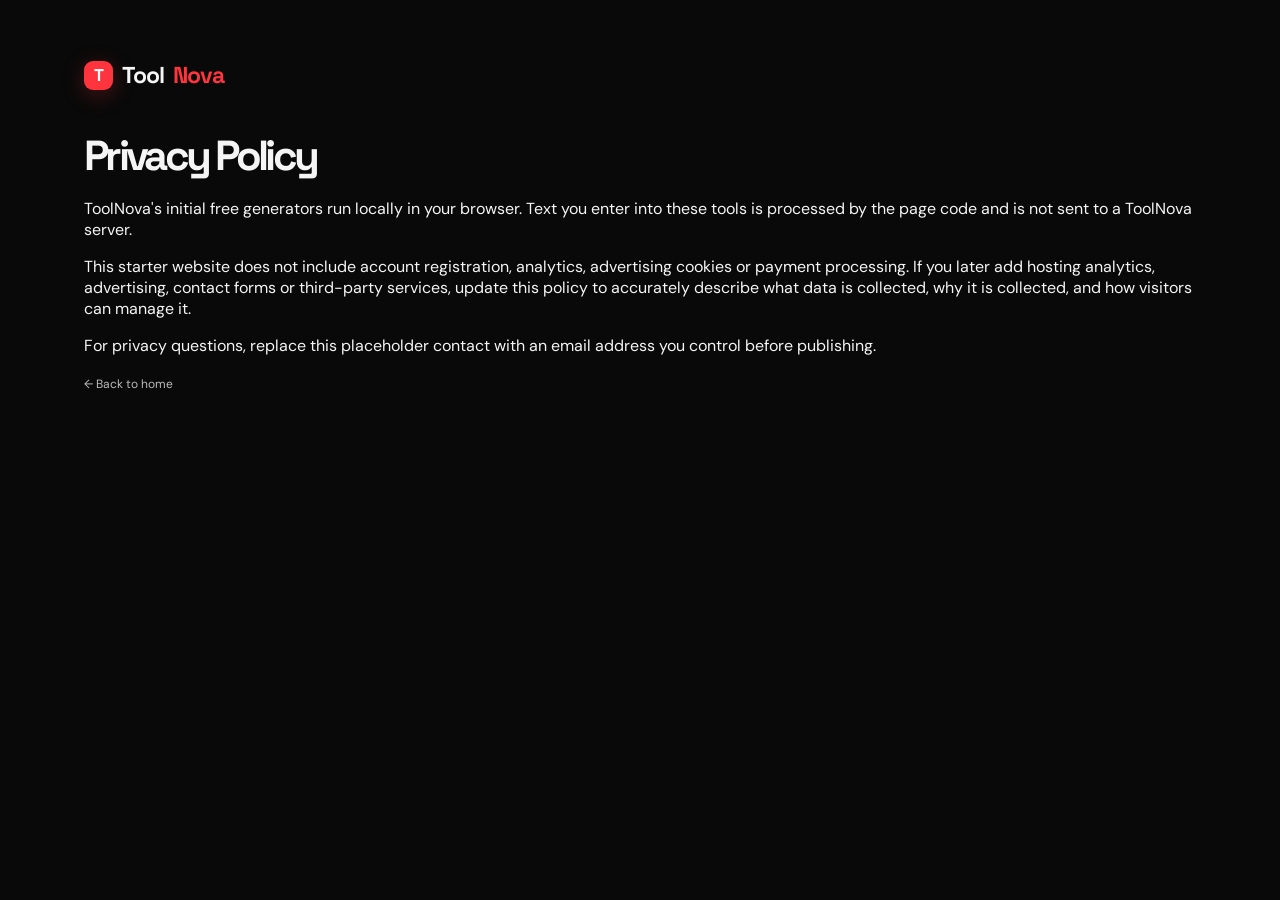
==== privacy.html @ f7ed39ce "Add files via upload" ====
<!doctype html><html lang="en"><head><meta charset="utf-8"><meta name="viewport" content="width=device-width,initial-scale=1"><title>Privacy Policy — ToolNova</title><link rel="stylesheet" href="style.css"></head><body><main class="section-wrap" style="padding-top:60px;padding-bottom:80px"><a class="brand" href="index.html"><span class="brand-mark">T</span> Tool<span>Nova</span></a><h1 style="font-size:42px;margin-top:45px">Privacy Policy</h1><p>ToolNova's initial free generators run locally in your browser. Text you enter into these tools is processed by the page code and is not sent to a ToolNova server.</p><p>This starter website does not include account registration, analytics, advertising cookies or payment processing. If you later add hosting analytics, advertising, contact forms or third-party services, update this policy to accurately describe what data is collected, why it is collected, and how visitors can manage it.</p><p>For privacy questions, replace this placeholder contact with an email address you control before publishing.</p><a class="text-link" href="index.html">← Back to home</a></main></body></html>
---- style.css ----
@import url('https://fonts.googleapis.com/css2?family=DM+Sans:wght@400;500;600;700&family=Space+Grotesk:wght@400;500;600;700&display=swap');
:root{--bg:#090909;--panel:#111;--panel2:#151515;--red:#ff343d;--red2:#ff5961;--text:#f5f5f5;--muted:#a2a2a2;--line:#282828;--max:1160px}
*{box-sizing:border-box}html{scroll-behavior:smooth}body{margin:0;background:var(--bg);color:var(--text);font-family:'DM Sans',sans-serif}a{color:inherit;text-decoration:none}.site-header{height:76px;max-width:var(--max);margin:auto;padding:0 24px;display:flex;align-items:center;justify-content:space-between;border-bottom:1px solid #1d1d1d}.brand{font:700 23px 'Space Grotesk',sans-serif;letter-spacing:-1px;display:flex;align-items:center;gap:9px}.brand>span:last-child{color:var(--red)}.brand-mark{width:29px;height:29px;border-radius:9px;background:var(--red);display:inline-grid;place-items:center;color:#fff;font-size:17px;box-shadow:0 5px 22px #ff343d44}.site-header nav{display:flex;gap:32px;color:#b9b9b9;font-size:13px}.site-header nav a:hover,.footer-links a:hover{color:white}.header-cta{font-size:12px;font-weight:700;border:1px solid #3a3a3a;border-radius:8px;padding:11px 15px}.header-cta span{color:var(--red);margin-left:8px}.hero{max-width:var(--max);margin:auto;padding:86px 24px 70px;display:grid;grid-template-columns:1.05fr .95fr;align-items:center;gap:50px;min-height:520px}.eyebrow{font-size:10px;letter-spacing:2px;font-weight:700;color:var(--red);display:flex;align-items:center;gap:9px}.pulse{width:7px;height:7px;border-radius:50%;background:var(--red);box-shadow:0 0 14px var(--red)}h1,h2,h3,p{margin-top:0}h1,h2,h3{font-family:'Space Grotesk',sans-serif}h1{font-size:clamp(46px,6vw,70px);line-height:1.02;letter-spacing:-3.7px;margin:23px 0 20px}h1 span,.section-heading h2 span,.how-inner h2 span{color:var(--red)}.hero-text{color:#aaa;line-height:1.8;font-size:15px;max-width:490px}.hero-actions{display:flex;align-items:center;gap:25px;margin-top:29px}.button{border:0;cursor:pointer;border-radius:8px;padding:14px 18px;font-weight:700;font-size:13px;display:inline-flex;align-items:center;gap:22px}.button-primary{background:var(--red);color:white;box-shadow:0 8px 28px #ff343d24}.button-primary:hover{background:var(--red2);transform:translateY(-1px)}.text-link{font-size:12px;color:#bbb}.trust-line{margin-top:30px;color:#858585;font-size:10px}.check{color:var(--red);font-weight:bold}.dot{padding:0 8px;color:#555}.hero-visual{height:350px;position:relative;display:grid;place-items:center}.orbit{position:absolute;border:1px solid #292020;border-radius:50%;transform:rotate(-22deg)}.orbit-one{width:330px;height:230px}.orbit-two{width:420px;height:290px;transform:rotate(35deg);border-color:#21191a}.nova-core{width:174px;height:174px;border-radius:50%;background:radial-gradient(circle at 35% 25%,#ff6269,#a20e19 62%,#3d090d);box-shadow:0 0 90px #ff343d30,inset 0 0 25px #ffaaaa44;display:flex;align-items:center;justify-content:center;flex-direction:column;border:1px solid #ff777755;z-index:1}.nova-core span{font:700 80px 'Space Grotesk';line-height:1}.nova-core small{font-size:8px;letter-spacing:4px;margin-top:7px}.float-card{position:absolute;z-index:2;display:flex;align-items:center;gap:11px;background:#171313;border:1px solid #3a292a;border-radius:12px;padding:13px 16px;box-shadow:0 14px 45px #0008}.float-card b,.float-card small{display:block}.float-card b{font-size:11px}.float-card small{font-size:9px;color:#999;margin-top:4px}.card-top{top:35px;right:5px}.card-bottom{bottom:35px;left:0}.mini-icon{width:30px;height:30px;border-radius:9px;background:#272020;display:grid;place-items:center;color:var(--red);font-size:17px}.mini-icon.red{background:#3a171a}.spark{position:absolute;color:var(--red);font-size:23px}.spark-one{top:60px;left:50px}.spark-two{bottom:55px;right:55px;color:#777}.stats-strip{border-top:1px solid #222;border-bottom:1px solid #222;max-width:var(--max);margin:auto;padding:25px 24px;display:grid;grid-template-columns:repeat(4,1fr)}.stats-strip div{display:flex;align-items:center;justify-content:center;gap:12px;border-right:1px solid #292929}.stats-strip div:last-child{border:0}.stats-strip strong{font:700 23px 'Space Grotesk';color:var(--red)}.stats-strip span{font-size:11px;color:#aaa}.section-wrap{max-width:var(--max);margin:auto;padding-left:24px;padding-right:24px}.tools-section{padding-top:95px;padding-bottom:100px}.section-heading{display:flex;justify-content:space-between;align-items:end;gap:35px;margin-bottom:32px}.section-heading h2,.how-inner h2,.about-section h2{font-size:36px;letter-spacing:-1.5px;margin:13px 0 0}.section-heading>p{max-width:330px;color:#999;font-size:12px;line-height:1.7;margin-bottom:4px}.tool-grid{display:grid;grid-template-columns:repeat(4,1fr);gap:14px}.tool-card{background:linear-gradient(145deg,#151515,#101010);border:1px solid #292323;border-radius:13px;padding:22px;min-height:245px;transition:.2s}.tool-card:hover{border-color:#703034;transform:translateY(-4px)}.tool-icon{width:43px;height:43px;display:grid;place-items:center;border-radius:12px;background:#321719;color:var(--red);font-size:22px;margin-bottom:22px}.tool-tag{font-size:9px;letter-spacing:1.5px;color:#777}.tool-card h3{font-size:17px;margin:9px 0}.tool-card p{font-size:11px;color:#999;line-height:1.65;min-height:38px}.tool-open{padding:0;background:none;border:0;color:#eee;font-size:11px;font-weight:700;cursor:pointer;margin-top:13px}.tool-open span{color:var(--red);margin-left:7px}.how-section{background:#101010;border-top:1px solid #242020;border-bottom:1px solid #242020}.how-inner{padding-top:75px;padding-bottom:75px;display:grid;grid-template-columns:1fr 1fr;gap:70px;align-items:center}.how-inner h2{font-size:40px;line-height:1.15}.steps{display:grid;gap:20px}.step{display:flex;gap:17px;align-items:flex-start}.step>span{width:31px;height:31px;border-radius:9px;background:#321719;color:var(--red);display:grid;place-items:center;font-weight:700;font-size:12px;flex:none}.step b{font-size:13px}.step p{font-size:11px;color:#999;margin:5px 0 0;line-height:1.6}.about-section{padding-top:90px;padding-bottom:90px;display:flex;align-items:center;gap:35px}.about-mark{width:105px;height:105px;flex:none;border-radius:28px;background:linear-gradient(135deg,#ff454d,#7e0d15);display:grid;place-items:center;font:700 38px 'Space Grotesk';box-shadow:0 15px 45px #ff343d20}.about-mark span{color:#1a0809}.about-section h2{font-size:30px}.about-section p{color:#999;font-size:12px;line-height:1.8;max-width:600px;margin:13px 0 0}.site-footer{border-top:1px solid #222;max-width:var(--max);margin:auto;padding:30px 24px 25px;display:grid;grid-template-columns:1fr 1fr;gap:10px}.site-footer p{font-size:11px;color:#888;margin:7px 0}.footer-links{grid-column:2;grid-row:1;justify-self:end;display:flex;gap:20px;font-size:11px;color:#aaa}.site-footer>small{font-size:10px;color:#666;grid-column:1/-1;margin-top:15px}.modal-backdrop{position:fixed;inset:0;background:#000c;z-index:10;display:grid;place-items:center;padding:16px;overflow:auto}.modal-backdrop[hidden]{display:none}.tool-modal{width:min(100%,520px);max-height:95vh;overflow:auto;background:#131313;border:1px solid #3b292a;border-radius:16px;padding:28px;position:relative;box-shadow:0 25px 90px #000}.modal-close{position:absolute;right:17px;top:13px;background:none;border:0;color:#aaa;font-size:27px;cursor:pointer}.tool-modal h2{font-size:27px;margin:10px 0 7px}.modal-description{color:#999;font-size:12px;margin-bottom:23px}.tool-modal label{display:block;font-size:11px;font-weight:700;margin:13px 0 8px}.tool-modal textarea,.tool-modal select{width:100%;background:#090909;border:1px solid #383838;color:#eee;border-radius:8px;padding:12px;font:12px 'DM Sans';outline:none}.tool-modal textarea:focus,.tool-modal select:focus{border-color:var(--red)}.form-row{display:grid;grid-template-columns:1fr 1fr;gap:12px}.generate-button{margin-top:18px;width:100%;justify-content:space-between}.result-area{margin-top:18px;border:1px solid #383030;border-radius:9px;padding:14px;min-height:85px;background:#0d0d0d}.result-placeholder{font-size:11px;color:#777}.result-item{font-size:12px;line-height:1.65;color:#ddd;white-space:pre-wrap;border-bottom:1px solid #292323;padding:9px 0}.result-item:last-child{border:0}.result-actions{display:flex;justify-content:flex-end;margin-top:10px}.copy-button{background:#2c1719;border:1px solid #653034;color:#ff858a;padding:8px 12px;border-radius:7px;font-size:10px;font-weight:700;cursor:pointer}.local-note{font-size:9px;color:#777;margin:12px 0 0;text-align:center}
@media(max-width:800px){.site-header nav{gap:15px}.hero{grid-template-columns:1fr;gap:10px;padding-top:65px}.hero-visual{height:290px}.tool-grid{grid-template-columns:repeat(2,1fr)}.section-heading{display:block}.section-heading>p{margin-top:12px}.how-inner{grid-template-columns:1fr;gap:35px}.stats-strip span{font-size:9px}.stats-strip strong{font-size:20px}.card-top{right:8%}}
@media(max-width:520px){.site-header{height:65px;padding:0 16px}.site-header nav{display:none}.header-cta{font-size:10px;padding:10px}.hero{padding:58px 19px 40px}h1{font-size:49px;letter-spacing:-2.7px}.hero-text{font-size:13px}.hero-actions{gap:15px}.trust-line{font-size:9px}.hero-visual{height:255px;transform:scale(.88);margin:-5px -15px}.stats-strip{padding:19px 8px}.stats-strip div{gap:5px;flex-direction:column}.stats-strip strong{font-size:19px}.stats-strip span{font-size:9px}.section-wrap{padding-left:18px;padding-right:18px}.tools-section{padding-top:68px;padding-bottom:70px}.section-heading h2{font-size:29px}.tool-grid{gap:9px}.tool-card{padding:15px;min-height:225px}.tool-card h3{font-size:15px}.tool-card p{font-size:10px}.tool-icon{margin-bottom:17px}.how-inner{padding-top:60px;padding-bottom:60px}.how-inner h2{font-size:34px}.about-section{padding-top:65px;padding-bottom:65px;gap:20px;align-items:flex-start}.about-mark{width:65px;height:65px;border-radius:18px;font-size:27px}.about-section h2{font-size:24px}.site-footer{padding:25px 18px;grid-template-columns:1fr}.footer-links{grid-column:1;grid-row:auto;justify-self:start;margin-top:7px}.site-footer>small{grid-column:1}.tool-modal{padding:23px 18px}.form-row{gap:8px}}
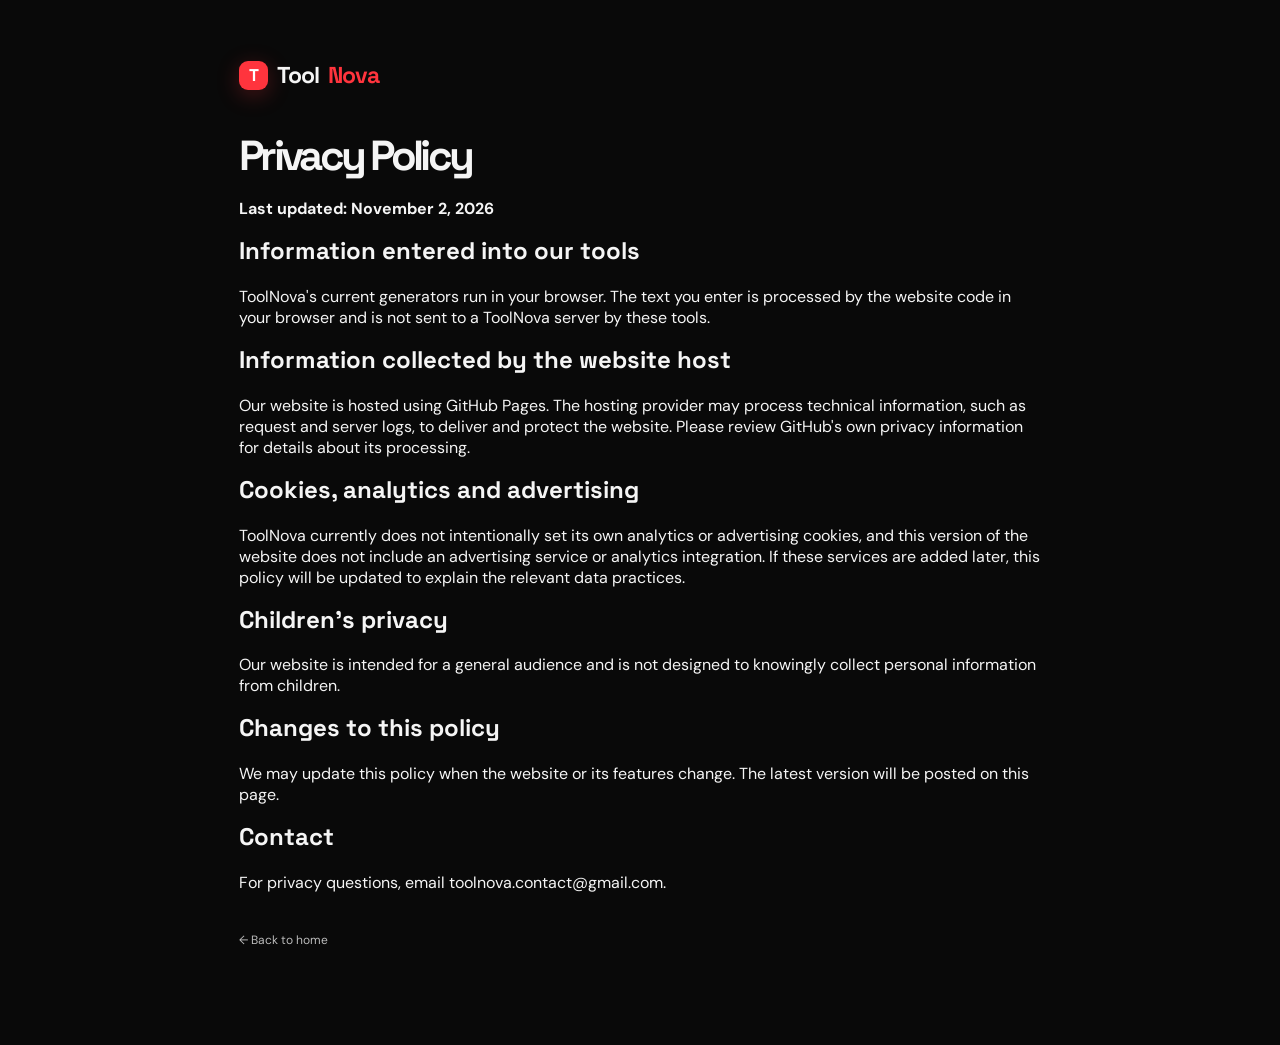
==== commit 6b59ff6b: "Add files via upload" ====
--- a/privacy.html
+++ b/privacy.html
@@ -1 +1,31 @@
-<!doctype html><html lang="en"><head><meta charset="utf-8"><meta name="viewport" content="width=device-width,initial-scale=1"><title>Privacy Policy — ToolNova</title><link rel="stylesheet" href="style.css"></head><body><main class="section-wrap" style="padding-top:60px;padding-bottom:80px"><a class="brand" href="index.html"><span class="brand-mark">T</span> Tool<span>Nova</span></a><h1 style="font-size:42px;margin-top:45px">Privacy Policy</h1><p>ToolNova's initial free generators run locally in your browser. Text you enter into these tools is processed by the page code and is not sent to a ToolNova server.</p><p>This starter website does not include account registration, analytics, advertising cookies or payment processing. If you later add hosting analytics, advertising, contact forms or third-party services, update this policy to accurately describe what data is collected, why it is collected, and how visitors can manage it.</p><p>For privacy questions, replace this placeholder contact with an email address you control before publishing.</p><a class="text-link" href="index.html">← Back to home</a></main></body></html>+<!doctype html>
+<html lang="en">
+<head>
+  <meta charset="utf-8">
+  <meta name="viewport" content="width=device-width, initial-scale=1">
+  <meta name="description" content="Read how ToolNova handles information when you use our website and browser-based tools.">
+  <meta name="theme-color" content="#090909">
+  <title>Privacy Policy — ToolNova</title>
+  <link rel="stylesheet" href="style.css">
+</head>
+<body>
+  <main class="section-wrap" style="padding-top:60px;padding-bottom:80px;max-width:850px">
+    <a class="brand" href="index.html"><span class="brand-mark">T</span> Tool<span>Nova</span></a>
+    <h1 style="font-size:42px;margin-top:45px">Privacy Policy</h1>
+    <p><strong>Last updated: November 2, 2026</strong></p>
+    <h2>Information entered into our tools</h2>
+    <p>ToolNova's current generators run in your browser. The text you enter is processed by the website code in your browser and is not sent to a ToolNova server by these tools.</p>
+    <h2>Information collected by the website host</h2>
+    <p>Our website is hosted using GitHub Pages. The hosting provider may process technical information, such as request and server logs, to deliver and protect the website. Please review GitHub's own privacy information for details about its processing.</p>
+    <h2>Cookies, analytics and advertising</h2>
+    <p>ToolNova currently does not intentionally set its own analytics or advertising cookies, and this version of the website does not include an advertising service or analytics integration. If these services are added later, this policy will be updated to explain the relevant data practices.</p>
+    <h2>Children's privacy</h2>
+    <p>Our website is intended for a general audience and is not designed to knowingly collect personal information from children.</p>
+    <h2>Changes to this policy</h2>
+    <p>We may update this policy when the website or its features change. The latest version will be posted on this page.</p>
+    <h2>Contact</h2>
+    <p>For privacy questions, email <a href="mailto:toolnova.contact@gmail.com">toolnova.contact@gmail.com</a>.</p>
+    <p style="margin-top:35px"><a class="text-link" href="index.html">← Back to home</a></p>
+  </main>
+</body>
+</html>
